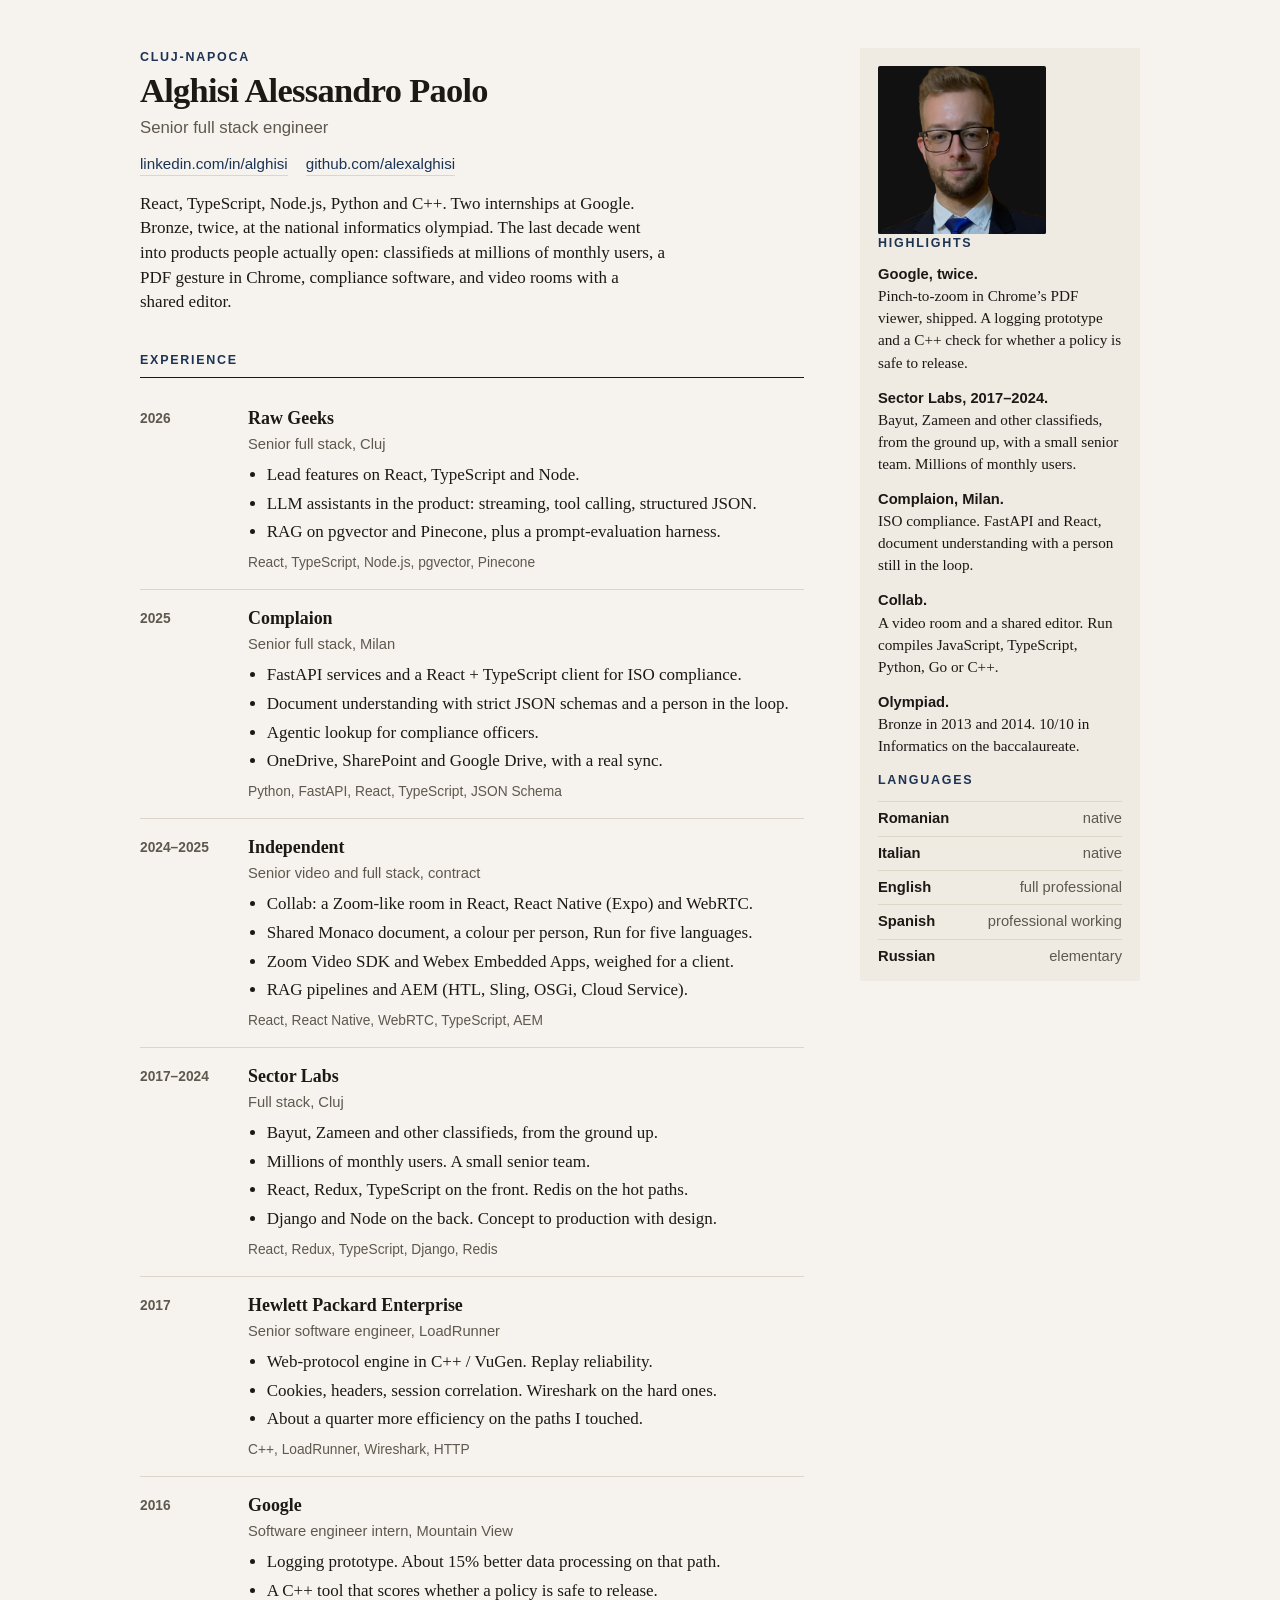
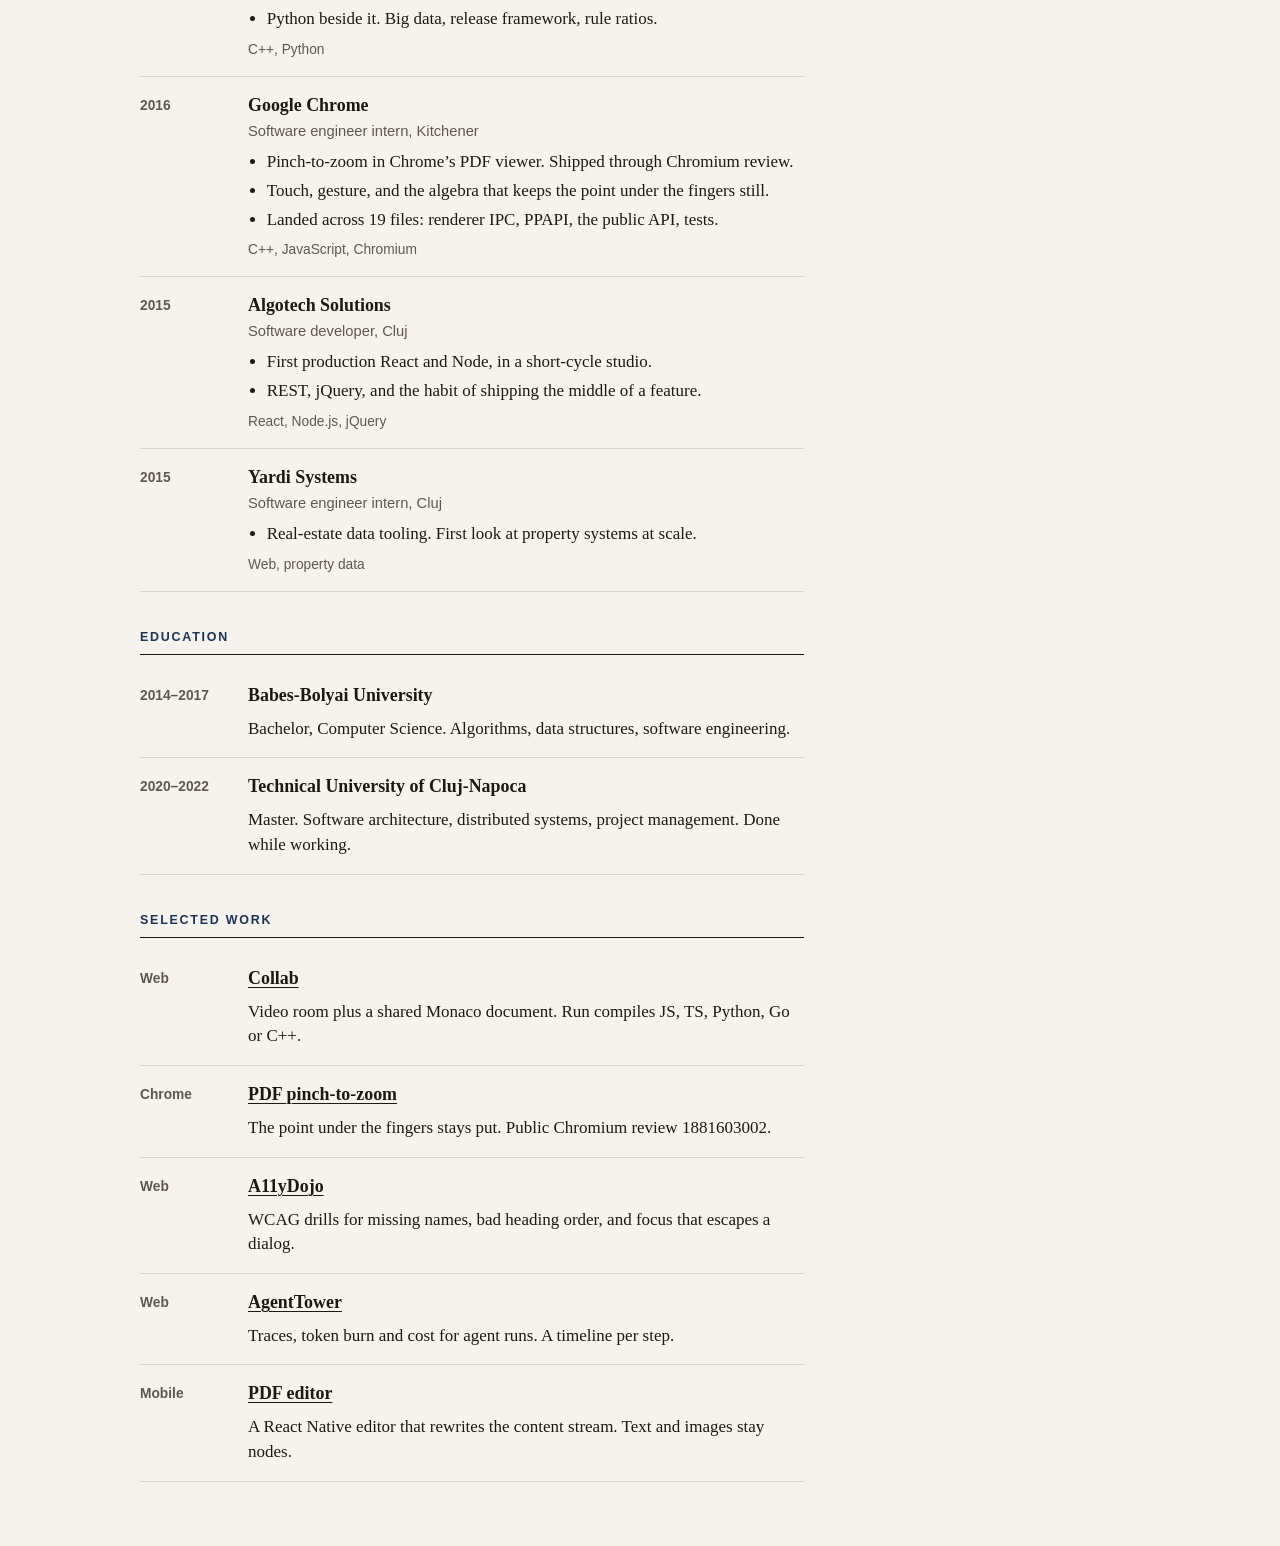
==== site/index.html @ 94517886 "Publish a plain CV page instead of the terminal The public site is HTML a crawler can read: name, ro" ====
<!DOCTYPE html>
<html lang="en">
<head>
    <meta charset="utf-8">
    <meta name="viewport" content="width=device-width, initial-scale=1">
    <title>Alghisi Alessandro Paolo — Senior full stack engineer</title>
    <meta name="description" content="Alghisi Alessandro Paolo, senior full stack engineer in Cluj-Napoca. React, TypeScript, Node.js, Python, C++. Two Google internships. Bayut and Zameen.">
    <meta name="robots" content="index,follow">
    <link rel="canonical" href="https://alexalghisi.github.io/career-showcase/">
    <meta property="og:title" content="Alghisi Alessandro Paolo">
    <meta property="og:description" content="Senior full stack engineer in Cluj-Napoca. Two Google internships. Bronze, twice, at the national informatics olympiad.">
    <meta property="og:type" content="profile">
    <meta property="og:url" content="https://alexalghisi.github.io/career-showcase/">
    <meta property="og:image" content="https://alexalghisi.github.io/career-showcase/portrait.png">
    <link rel="icon" href="portrait.png">
    <link rel="stylesheet" href="styles.css">
    <script type="application/ld+json">
    {
        "@context": "https://schema.org",
        "@type": "Person",
        "name": "Alghisi Alessandro Paolo",
        "jobTitle": "Senior Full Stack Engineer",
        "url": "https://alexalghisi.github.io/career-showcase/",
        "image": "https://alexalghisi.github.io/career-showcase/portrait.png",
        "address": {
            "@type": "PostalAddress",
            "addressLocality": "Cluj-Napoca",
            "addressCountry": "RO"
        },
        "sameAs": [
            "https://www.linkedin.com/in/alghisi/",
            "https://github.com/alexalghisi"
        ],
        "knowsLanguage": ["Romanian", "Italian", "English", "Spanish", "Russian"]
    }
    </script>
</head>
<body>
    <div class="sheet">
        <header class="mast">
            <p class="kicker">Cluj-Napoca</p>
            <h1>Alghisi Alessandro Paolo</h1>
            <p class="role">Senior full stack engineer</p>
            <p class="contact">
                <a href="https://www.linkedin.com/in/alghisi/">linkedin.com/in/alghisi</a>
                <a href="https://github.com/alexalghisi">github.com/alexalghisi</a>
            </p>
            <p class="lead">React, TypeScript, Node.js, Python and C++. Two internships at Google. Bronze, twice, at the national informatics olympiad. The last decade went into products people actually open: classifieds at millions of monthly users, a PDF gesture in Chrome, compliance software, and video rooms with a shared editor.</p>
        </header>
        <aside>
            <img src="portrait.png" width="460" height="460" alt="Alghisi Alessandro Paolo">
            <h2>Highlights</h2>
            <ul>
                <li>
                    <strong>Google, twice.</strong>
                    Pinch-to-zoom in Chrome’s PDF viewer, shipped. A logging prototype and a C++ check for whether a policy is safe to release.
                </li>
                <li>
                    <strong>Sector Labs, 2017–2024.</strong>
                    Bayut, Zameen and other classifieds, from the ground up, with a small senior team. Millions of monthly users.
                </li>
                <li>
                    <strong>Complaion, Milan.</strong>
                    ISO compliance. FastAPI and React, document understanding with a person still in the loop.
                </li>
                <li>
                    <strong>Collab.</strong>
                    A video room and a shared editor. Run compiles JavaScript, TypeScript, Python, Go or C++.
                </li>
                <li>
                    <strong>Olympiad.</strong>
                    Bronze in 2013 and 2014. 10/10 in Informatics on the baccalaureate.
                </li>
            </ul>
            <h2>Languages</h2>
            <dl>
                <div><dt>Romanian</dt><dd>native</dd></div>
                <div><dt>Italian</dt><dd>native</dd></div>
                <div><dt>English</dt><dd>full professional</dd></div>
                <div><dt>Spanish</dt><dd>professional working</dd></div>
                <div><dt>Russian</dt><dd>elementary</dd></div>
            </dl>
        </aside>
        <main>
            <section>
                <h2>Experience</h2>
                <article>
                    <p class="when">2026</p>
                    <div>
                        <h3>Raw Geeks <span>Senior full stack, Cluj</span></h3>
                        <ul>
                            <li>Lead features on React, TypeScript and Node.</li>
                            <li>LLM assistants in the product: streaming, tool calling, structured JSON.</li>
                            <li>RAG on pgvector and Pinecone, plus a prompt-evaluation harness.</li>
                        </ul>
                        <p class="tools">React, TypeScript, Node.js, pgvector, Pinecone</p>
                    </div>
                </article>
                <article>
                    <p class="when">2025</p>
                    <div>
                        <h3>Complaion <span>Senior full stack, Milan</span></h3>
                        <ul>
                            <li>FastAPI services and a React + TypeScript client for ISO compliance.</li>
                            <li>Document understanding with strict JSON schemas and a person in the loop.</li>
                            <li>Agentic lookup for compliance officers.</li>
                            <li>OneDrive, SharePoint and Google Drive, with a real sync.</li>
                        </ul>
                        <p class="tools">Python, FastAPI, React, TypeScript, JSON Schema</p>
                    </div>
                </article>
                <article>
                    <p class="when">2024–2025</p>
                    <div>
                        <h3>Independent <span>Senior video and full stack, contract</span></h3>
                        <ul>
                            <li>Collab: a Zoom-like room in React, React Native (Expo) and WebRTC.</li>
                            <li>Shared Monaco document, a colour per person, Run for five languages.</li>
                            <li>Zoom Video SDK and Webex Embedded Apps, weighed for a client.</li>
                            <li>RAG pipelines and AEM (HTL, Sling, OSGi, Cloud Service).</li>
                        </ul>
                        <p class="tools">React, React Native, WebRTC, TypeScript, AEM</p>
                    </div>
                </article>
                <article>
                    <p class="when">2017–2024</p>
                    <div>
                        <h3>Sector Labs <span>Full stack, Cluj</span></h3>
                        <ul>
                            <li>Bayut, Zameen and other classifieds, from the ground up.</li>
                            <li>Millions of monthly users. A small senior team.</li>
                            <li>React, Redux, TypeScript on the front. Redis on the hot paths.</li>
                            <li>Django and Node on the back. Concept to production with design.</li>
                        </ul>
                        <p class="tools">React, Redux, TypeScript, Django, Redis</p>
                    </div>
                </article>
                <article>
                    <p class="when">2017</p>
                    <div>
                        <h3>Hewlett Packard Enterprise <span>Senior software engineer, LoadRunner</span></h3>
                        <ul>
                            <li>Web-protocol engine in C++ / VuGen. Replay reliability.</li>
                            <li>Cookies, headers, session correlation. Wireshark on the hard ones.</li>
                            <li>About a quarter more efficiency on the paths I touched.</li>
                        </ul>
                        <p class="tools">C++, LoadRunner, Wireshark, HTTP</p>
                    </div>
                </article>
                <article>
                    <p class="when">2016</p>
                    <div>
                        <h3>Google <span>Software engineer intern, Mountain View</span></h3>
                        <ul>
                            <li>Logging prototype. About 15% better data processing on that path.</li>
                            <li>A C++ tool that scores whether a policy is safe to release.</li>
                            <li>Python beside it. Big data, release framework, rule ratios.</li>
                        </ul>
                        <p class="tools">C++, Python</p>
                    </div>
                </article>
                <article>
                    <p class="when">2016</p>
                    <div>
                        <h3>Google Chrome <span>Software engineer intern, Kitchener</span></h3>
                        <ul>
                            <li>Pinch-to-zoom in Chrome’s PDF viewer. Shipped through Chromium review.</li>
                            <li>Touch, gesture, and the algebra that keeps the point under the fingers still.</li>
                            <li>Landed across 19 files: renderer IPC, PPAPI, the public API, tests.</li>
                        </ul>
                        <p class="tools">C++, JavaScript, Chromium</p>
                    </div>
                </article>
                <article>
                    <p class="when">2015</p>
                    <div>
                        <h3>Algotech Solutions <span>Software developer, Cluj</span></h3>
                        <ul>
                            <li>First production React and Node, in a short-cycle studio.</li>
                            <li>REST, jQuery, and the habit of shipping the middle of a feature.</li>
                        </ul>
                        <p class="tools">React, Node.js, jQuery</p>
                    </div>
                </article>
                <article>
                    <p class="when">2015</p>
                    <div>
                        <h3>Yardi Systems <span>Software engineer intern, Cluj</span></h3>
                        <ul>
                            <li>Real-estate data tooling. First look at property systems at scale.</li>
                        </ul>
                        <p class="tools">Web, property data</p>
                    </div>
                </article>
            </section>
            <section>
                <h2>Education</h2>
                <article>
                    <p class="when">2014–2017</p>
                    <div>
                        <h3>Babes-Bolyai University</h3>
                        <p>Bachelor, Computer Science. Algorithms, data structures, software engineering.</p>
                    </div>
                </article>
                <article>
                    <p class="when">2020–2022</p>
                    <div>
                        <h3>Technical University of Cluj-Napoca</h3>
                        <p>Master. Software architecture, distributed systems, project management. Done while working.</p>
                    </div>
                </article>
            </section>
            <section>
                <h2>Selected work</h2>
                <article>
                    <p class="when">Web</p>
                    <div>
                        <h3><a href="https://github.com/alexalghisi/collab">Collab</a></h3>
                        <p>Video room plus a shared Monaco document. Run compiles JS, TS, Python, Go or C++.</p>
                    </div>
                </article>
                <article>
                    <p class="when">Chrome</p>
                    <div>
                        <h3><a href="https://codereview.chromium.org/1881603002">PDF pinch-to-zoom</a></h3>
                        <p>The point under the fingers stays put. Public Chromium review 1881603002.</p>
                    </div>
                </article>
                <article>
                    <p class="when">Web</p>
                    <div>
                        <h3><a href="https://github.com/alexalghisi/A11yDojo">A11yDojo</a></h3>
                        <p>WCAG drills for missing names, bad heading order, and focus that escapes a dialog.</p>
                    </div>
                </article>
                <article>
                    <p class="when">Web</p>
                    <div>
                        <h3><a href="https://github.com/alexalghisi/agenttower">AgentTower</a></h3>
                        <p>Traces, token burn and cost for agent runs. A timeline per step.</p>
                    </div>
                </article>
                <article>
                    <p class="when">Mobile</p>
                    <div>
                        <h3><a href="https://github.com/alexalghisi/pdf-editor">PDF editor</a></h3>
                        <p>A React Native editor that rewrites the content stream. Text and images stay nodes.</p>
                    </div>
                </article>
            </section>
        </main>
    </div>
</body>
</html>
---- site/styles.css ----
:root {
    --paper: #f6f3ee;
    --ink: #1c1915;
    --muted: #5e584e;
    --rule: #ddd6c8;
    --navy: #1c3354;
    --aside: #efeae2;
}

* {
    box-sizing: border-box;
}

html {
    background: var(--paper);
}

body {
    margin: 0;
    color: var(--ink);
    font-family: "Iowan Old Style", "Palatino Linotype", Palatino, Georgia, serif;
    font-size: 17px;
    line-height: 1.45;
}

a {
    color: var(--navy);
}

.sheet {
    max-width: 1040px;
    margin: 0 auto;
    padding: 28px 20px 64px;
}

.mast h1 {
    margin: 0;
    font-size: 2.15rem;
    font-weight: 600;
    letter-spacing: -0.02em;
    line-height: 1.05;
}

.kicker,
.role,
.contact,
.tools,
.when,
aside h2,
main > section > h2 {
    font-family: "Segoe UI", Candara, "Helvetica Neue", sans-serif;
}

.kicker {
    margin: 0 0 6px;
    color: var(--navy);
    font-size: 0.78rem;
    font-weight: 650;
    letter-spacing: 0.14em;
    text-transform: uppercase;
}

.role {
    margin: 8px 0 0;
    color: var(--muted);
    font-size: 1.05rem;
}

.contact {
    display: flex;
    flex-wrap: wrap;
    gap: 8px 18px;
    margin: 12px 0 0;
    font-size: 0.95rem;
}

.contact a {
    text-decoration: none;
    border-bottom: 1px solid var(--rule);
}

.lead {
    max-width: 62ch;
    margin: 16px 0 0;
}

aside img {
    display: block;
    width: 168px;
    height: 168px;
    object-fit: cover;
    object-position: center 18%;
    background: #111;
    border-radius: 2px;
}

aside h2,
main > section > h2 {
    margin: 0 0 12px;
    color: var(--navy);
    font-size: 0.78rem;
    font-weight: 650;
    letter-spacing: 0.14em;
    text-transform: uppercase;
}

aside ul {
    margin: 0;
    padding: 0;
    list-style: none;
}

aside li {
    margin: 0 0 14px;
    font-size: 0.95rem;
}

aside li strong {
    display: block;
    font-family: "Segoe UI", Candara, "Helvetica Neue", sans-serif;
    font-size: 0.92rem;
}

aside dl {
    margin: 0;
}

aside dl div {
    display: flex;
    justify-content: space-between;
    gap: 12px;
    padding: 6px 0;
    border-top: 1px solid var(--rule);
    font-family: "Segoe UI", Candara, "Helvetica Neue", sans-serif;
    font-size: 0.92rem;
}

aside dt {
    font-weight: 600;
}

aside dd {
    margin: 0;
    color: var(--muted);
}

main > section {
    margin-top: 36px;
}

main > section > h2 {
    padding-bottom: 8px;
    border-bottom: 1px solid var(--ink);
}

article {
    display: grid;
    grid-template-columns: 92px minmax(0, 1fr);
    gap: 8px 16px;
    padding: 16px 0;
    border-bottom: 1px solid var(--rule);
}

.when {
    margin: 3px 0 0;
    color: var(--muted);
    font-size: 0.86rem;
    font-weight: 650;
}

article h3 {
    margin: 0;
    font-size: 1.12rem;
    font-weight: 600;
}

article h3 span {
    display: block;
    margin-top: 2px;
    color: var(--muted);
    font-family: "Segoe UI", Candara, "Helvetica Neue", sans-serif;
    font-size: 0.92rem;
    font-weight: 500;
}

article h3 a {
    color: inherit;
    text-decoration-thickness: 1px;
    text-underline-offset: 3px;
}

article ul {
    margin: 8px 0 0;
    padding-left: 1.1em;
}

article li + li {
    margin-top: 4px;
}

article p {
    margin: 8px 0 0;
}

.tools {
    color: var(--muted);
    font-size: 0.86rem;
}

@media (min-width: 880px) {
    .sheet {
        display: grid;
        grid-template-columns: minmax(0, 1fr) 280px;
        column-gap: 56px;
        align-items: start;
        padding-top: 48px;
    }

    .mast {
        grid-column: 1;
        grid-row: 1;
    }

    aside {
        grid-column: 2;
        grid-row: 1 / span 2;
        position: sticky;
        top: 28px;
        padding: 18px 18px 8px;
        background: var(--aside);
    }

    main {
        grid-column: 1;
        grid-row: 2;
    }
}

@media (max-width: 879px) {
    aside {
        margin-top: 28px;
        padding-top: 8px;
    }

    aside img {
        width: 120px;
        height: 120px;
    }

    article {
        grid-template-columns: 1fr;
        gap: 4px;
    }
}

@media print {
    aside {
        position: static;
        background: transparent;
    }

    a {
        color: inherit;
        text-decoration: none;
    }
}
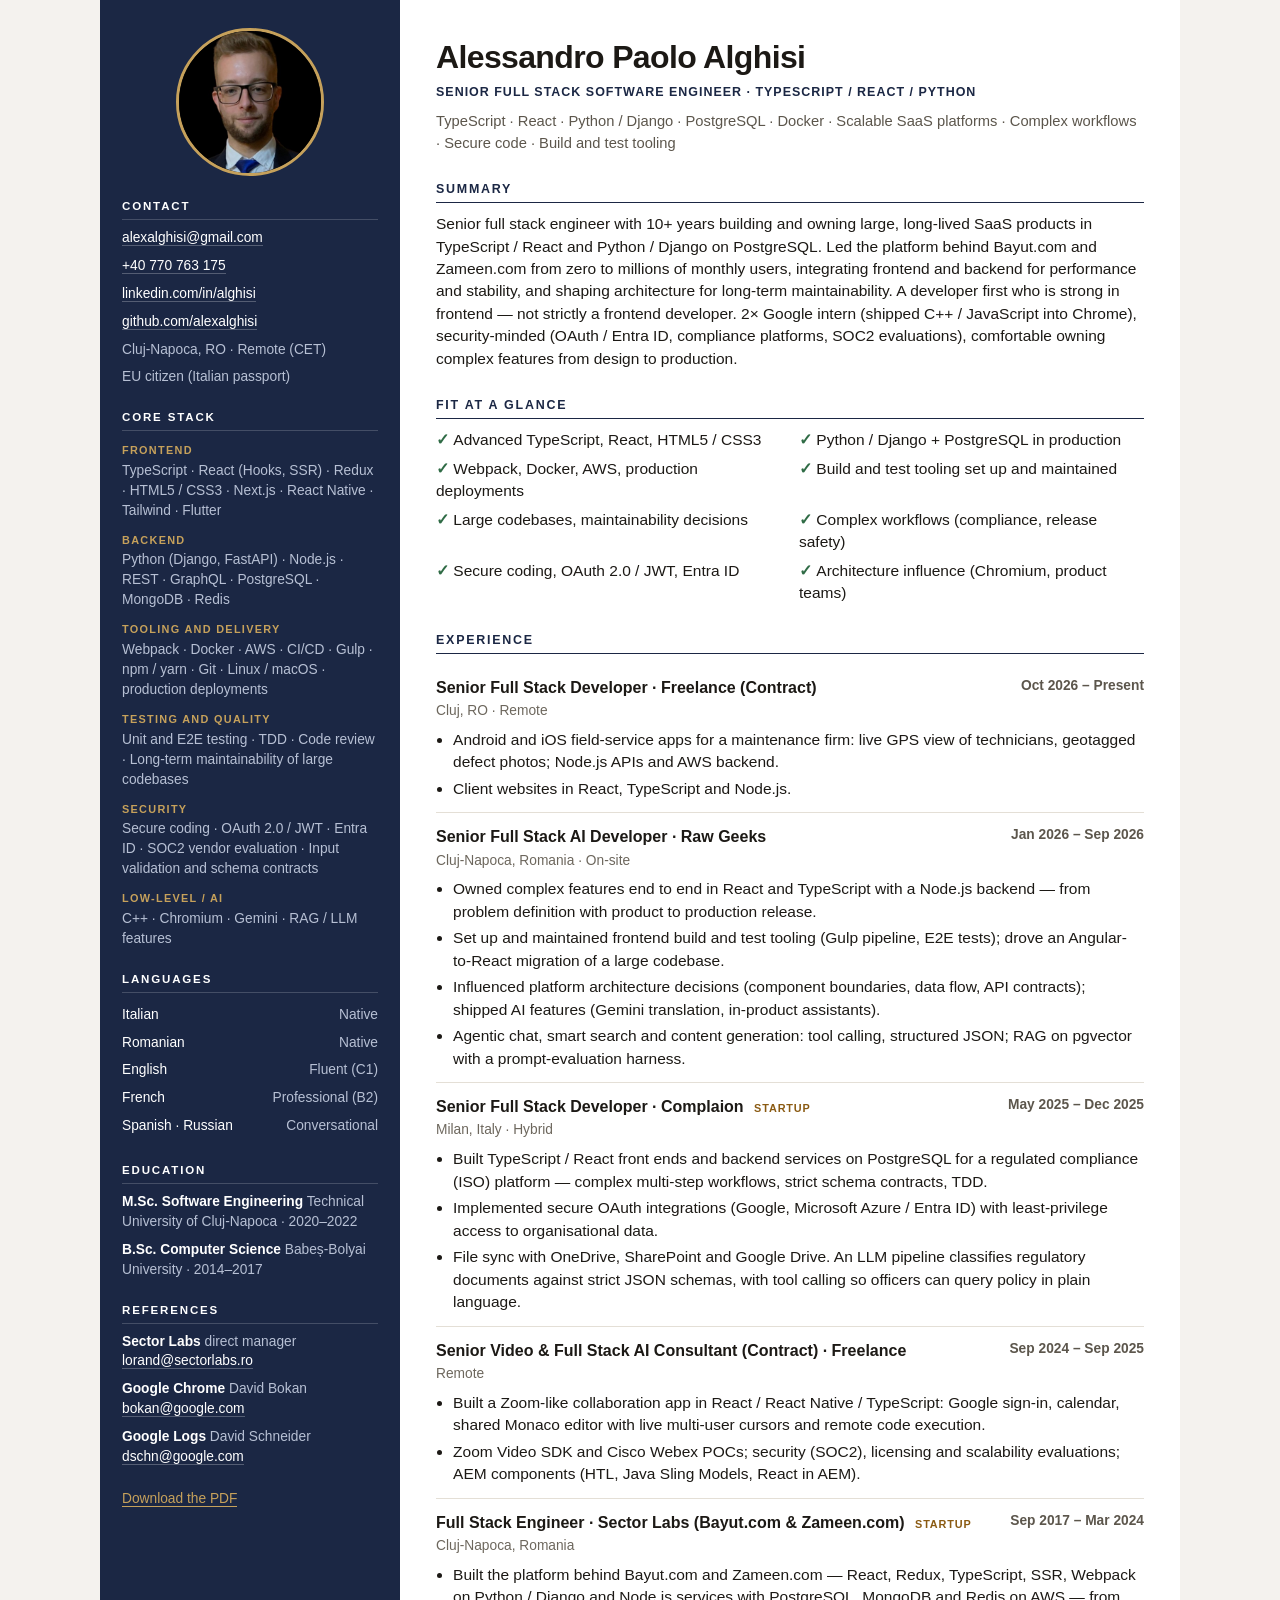
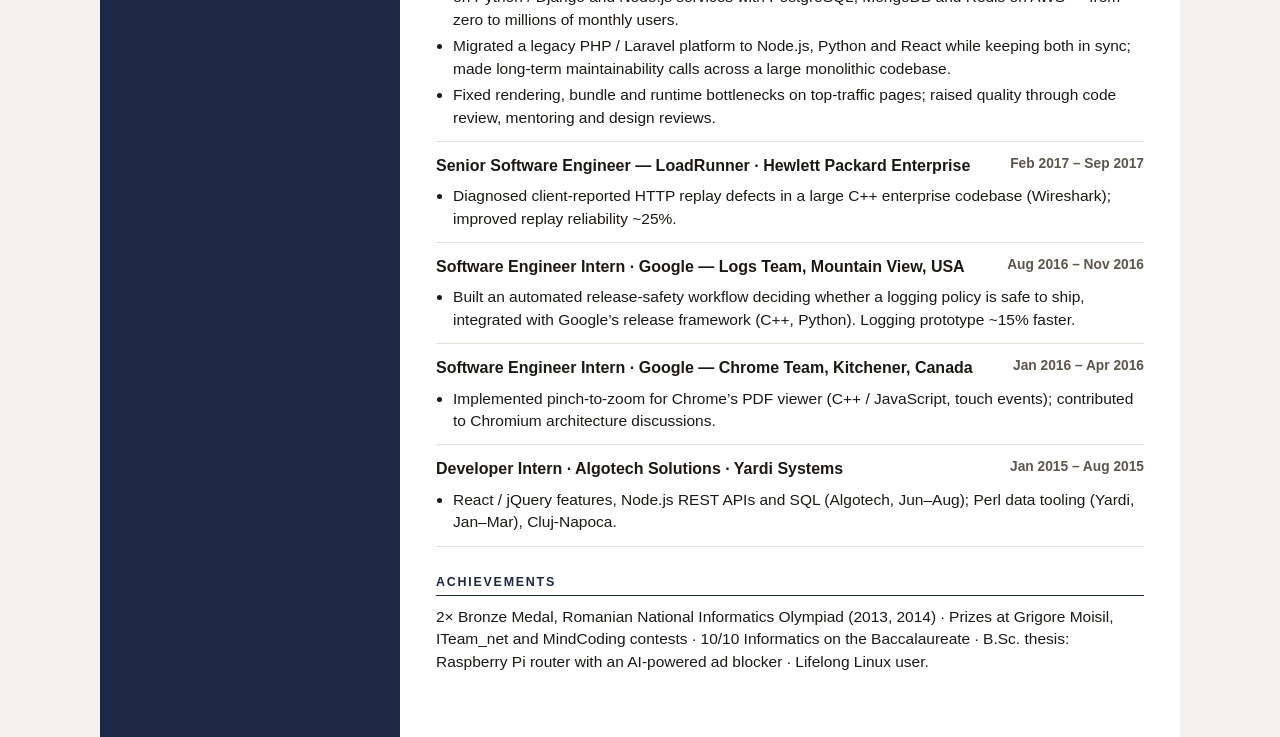
==== commit 560fefe6: "Lay the public page out like the 2026 resume Navy column with the portrait, contact and stack. Roles" ====
--- a/site/index.html
+++ b/site/index.html
@@ -3,12 +3,12 @@
 <head>
     <meta charset="utf-8">
     <meta name="viewport" content="width=device-width, initial-scale=1">
-    <title>Alghisi Alessandro Paolo — Senior full stack engineer</title>
-    <meta name="description" content="Alghisi Alessandro Paolo, senior full stack engineer in Cluj-Napoca. React, TypeScript, Node.js, Python, C++. Two Google internships. Bayut and Zameen.">
+    <title>Alessandro Paolo Alghisi — Senior full stack software engineer</title>
+    <meta name="description" content="Alessandro Paolo Alghisi, senior full stack software engineer in Cluj-Napoca. TypeScript, React, Python, Django, PostgreSQL. Two Google internships. Bayut and Zameen.">
     <meta name="robots" content="index,follow">
     <link rel="canonical" href="https://alexalghisi.github.io/career-showcase/">
-    <meta property="og:title" content="Alghisi Alessandro Paolo">
-    <meta property="og:description" content="Senior full stack engineer in Cluj-Napoca. Two Google internships. Bronze, twice, at the national informatics olympiad.">
+    <meta property="og:title" content="Alessandro Paolo Alghisi">
+    <meta property="og:description" content="Senior full stack software engineer. TypeScript, React, Python. Two Google internships. Bayut.com and Zameen.com.">
     <meta property="og:type" content="profile">
     <meta property="og:url" content="https://alexalghisi.github.io/career-showcase/">
     <meta property="og:image" content="https://alexalghisi.github.io/career-showcase/portrait.png">
@@ -18,8 +18,11 @@
     {
         "@context": "https://schema.org",
         "@type": "Person",
-        "name": "Alghisi Alessandro Paolo",
-        "jobTitle": "Senior Full Stack Engineer",
+        "name": "Alessandro Paolo Alghisi",
+        "alternateName": "Alghisi Alessandro Paolo",
+        "jobTitle": "Senior Full Stack Software Engineer",
+        "email": "alexalghisi@gmail.com",
+        "telephone": "+40-770-763-175",
         "url": "https://alexalghisi.github.io/career-showcase/",
         "image": "https://alexalghisi.github.io/career-showcase/portrait.png",
         "address": {
@@ -31,222 +34,177 @@
             "https://www.linkedin.com/in/alghisi/",
             "https://github.com/alexalghisi"
         ],
-        "knowsLanguage": ["Romanian", "Italian", "English", "Spanish", "Russian"]
+        "knowsLanguage": ["Italian", "Romanian", "English", "French", "Spanish", "Russian"]
     }
     </script>
 </head>
 <body>
     <div class="sheet">
-        <header class="mast">
-            <p class="kicker">Cluj-Napoca</p>
-            <h1>Alghisi Alessandro Paolo</h1>
-            <p class="role">Senior full stack engineer</p>
-            <p class="contact">
-                <a href="https://www.linkedin.com/in/alghisi/">linkedin.com/in/alghisi</a>
-                <a href="https://github.com/alexalghisi">github.com/alexalghisi</a>
-            </p>
-            <p class="lead">React, TypeScript, Node.js, Python and C++. Two internships at Google. Bronze, twice, at the national informatics olympiad. The last decade went into products people actually open: classifieds at millions of monthly users, a PDF gesture in Chrome, compliance software, and video rooms with a shared editor.</p>
+        <header>
+            <h1>Alessandro Paolo Alghisi</h1>
+            <p class="title">Senior full stack software engineer · TypeScript / React / Python</p>
+            <p class="line">TypeScript · React · Python / Django · PostgreSQL · Docker · Scalable SaaS platforms · Complex workflows · Secure code · Build and test tooling</p>
         </header>
         <aside>
-            <img src="portrait.png" width="460" height="460" alt="Alghisi Alessandro Paolo">
-            <h2>Highlights</h2>
-            <ul>
-                <li>
-                    <strong>Google, twice.</strong>
-                    Pinch-to-zoom in Chrome’s PDF viewer, shipped. A logging prototype and a C++ check for whether a policy is safe to release.
-                </li>
-                <li>
-                    <strong>Sector Labs, 2017–2024.</strong>
-                    Bayut, Zameen and other classifieds, from the ground up, with a small senior team. Millions of monthly users.
-                </li>
-                <li>
-                    <strong>Complaion, Milan.</strong>
-                    ISO compliance. FastAPI and React, document understanding with a person still in the loop.
-                </li>
-                <li>
-                    <strong>Collab.</strong>
-                    A video room and a shared editor. Run compiles JavaScript, TypeScript, Python, Go or C++.
-                </li>
-                <li>
-                    <strong>Olympiad.</strong>
-                    Bronze in 2013 and 2014. 10/10 in Informatics on the baccalaureate.
-                </li>
+            <img src="portrait.png" width="400" height="400" alt="Alessandro Paolo Alghisi">
+            <h2>Contact</h2>
+            <ul class="contact">
+                <li><a href="mailto:alexalghisi@gmail.com">alexalghisi@gmail.com</a></li>
+                <li><a href="tel:+40770763175">+40 770 763 175</a></li>
+                <li><a href="https://www.linkedin.com/in/alghisi/">linkedin.com/in/alghisi</a></li>
+                <li><a href="https://github.com/alexalghisi">github.com/alexalghisi</a></li>
+                <li>Cluj-Napoca, RO · Remote (CET)</li>
+                <li>EU citizen (Italian passport)</li>
             </ul>
+            <h2>Core stack</h2>
+            <h3>Frontend</h3>
+            <p>TypeScript · React (Hooks, SSR) · Redux · HTML5 / CSS3 · Next.js · React Native · Tailwind · Flutter</p>
+            <h3>Backend</h3>
+            <p>Python (Django, FastAPI) · Node.js · REST · GraphQL · PostgreSQL · MongoDB · Redis</p>
+            <h3>Tooling and delivery</h3>
+            <p>Webpack · Docker · AWS · CI/CD · Gulp · npm / yarn · Git · Linux / macOS · production deployments</p>
+            <h3>Testing and quality</h3>
+            <p>Unit and E2E testing · TDD · Code review · Long-term maintainability of large codebases</p>
+            <h3>Security</h3>
+            <p>Secure coding · OAuth 2.0 / JWT · Entra ID · SOC2 vendor evaluation · Input validation and schema contracts</p>
+            <h3>Low-level / AI</h3>
+            <p>C++ · Chromium · Gemini · RAG / LLM features</p>
             <h2>Languages</h2>
             <dl>
-                <div><dt>Romanian</dt><dd>native</dd></div>
-                <div><dt>Italian</dt><dd>native</dd></div>
-                <div><dt>English</dt><dd>full professional</dd></div>
-                <div><dt>Spanish</dt><dd>professional working</dd></div>
-                <div><dt>Russian</dt><dd>elementary</dd></div>
+                <div><dt>Italian</dt><dd>Native</dd></div>
+                <div><dt>Romanian</dt><dd>Native</dd></div>
+                <div><dt>English</dt><dd>Fluent (C1)</dd></div>
+                <div><dt>French</dt><dd>Professional (B2)</dd></div>
+                <div><dt>Spanish · Russian</dt><dd>Conversational</dd></div>
             </dl>
+            <h2>Education</h2>
+            <p><strong>M.Sc. Software Engineering</strong> Technical University of Cluj-Napoca · 2020–2022</p>
+            <p><strong>B.Sc. Computer Science</strong> Babeș-Bolyai University · 2014–2017</p>
+            <h2>References</h2>
+            <p><strong>Sector Labs</strong> direct manager<br><a href="mailto:lorand@sectorlabs.ro">lorand@sectorlabs.ro</a></p>
+            <p><strong>Google Chrome</strong> David Bokan<br><a href="mailto:bokan@google.com">bokan@google.com</a></p>
+            <p><strong>Google Logs</strong> David Schneider<br><a href="mailto:dschn@google.com">dschn@google.com</a></p>
+            <p class="download"><a href="Alghisi_Alessandro_Paolo_Resume_2026.pdf">Download the PDF</a></p>
         </aside>
         <main>
             <section>
+                <h2>Summary</h2>
+                <p>Senior full stack engineer with 10+ years building and owning large, long-lived SaaS products in TypeScript / React and Python / Django on PostgreSQL. Led the platform behind Bayut.com and Zameen.com from zero to millions of monthly users, integrating frontend and backend for performance and stability, and shaping architecture for long-term maintainability. A developer first who is strong in frontend — not strictly a frontend developer. 2× Google intern (shipped C++ / JavaScript into Chrome), security-minded (OAuth / Entra ID, compliance platforms, SOC2 evaluations), comfortable owning complex features from design to production.</p>
+            </section>
+            <section>
+                <h2>Fit at a glance</h2>
+                <ul class="fit">
+                    <li>Advanced TypeScript, React, HTML5 / CSS3</li>
+                    <li>Python / Django + PostgreSQL in production</li>
+                    <li>Webpack, Docker, AWS, production deployments</li>
+                    <li>Build and test tooling set up and maintained</li>
+                    <li>Large codebases, maintainability decisions</li>
+                    <li>Complex workflows (compliance, release safety)</li>
+                    <li>Secure coding, OAuth 2.0 / JWT, Entra ID</li>
+                    <li>Architecture influence (Chromium, product teams)</li>
+                </ul>
+            </section>
+            <section>
                 <h2>Experience</h2>
                 <article>
-                    <p class="when">2026</p>
-                    <div>
-                        <h3>Raw Geeks <span>Senior full stack, Cluj</span></h3>
-                        <ul>
-                            <li>Lead features on React, TypeScript and Node.</li>
-                            <li>LLM assistants in the product: streaming, tool calling, structured JSON.</li>
-                            <li>RAG on pgvector and Pinecone, plus a prompt-evaluation harness.</li>
-                        </ul>
-                        <p class="tools">React, TypeScript, Node.js, pgvector, Pinecone</p>
-                    </div>
-                </article>
-                <article>
-                    <p class="when">2025</p>
-                    <div>
-                        <h3>Complaion <span>Senior full stack, Milan</span></h3>
-                        <ul>
-                            <li>FastAPI services and a React + TypeScript client for ISO compliance.</li>
-                            <li>Document understanding with strict JSON schemas and a person in the loop.</li>
-                            <li>Agentic lookup for compliance officers.</li>
-                            <li>OneDrive, SharePoint and Google Drive, with a real sync.</li>
-                        </ul>
-                        <p class="tools">Python, FastAPI, React, TypeScript, JSON Schema</p>
-                    </div>
-                </article>
-                <article>
-                    <p class="when">2024–2025</p>
-                    <div>
-                        <h3>Independent <span>Senior video and full stack, contract</span></h3>
-                        <ul>
-                            <li>Collab: a Zoom-like room in React, React Native (Expo) and WebRTC.</li>
-                            <li>Shared Monaco document, a colour per person, Run for five languages.</li>
-                            <li>Zoom Video SDK and Webex Embedded Apps, weighed for a client.</li>
-                            <li>RAG pipelines and AEM (HTL, Sling, OSGi, Cloud Service).</li>
-                        </ul>
-                        <p class="tools">React, React Native, WebRTC, TypeScript, AEM</p>
-                    </div>
-                </article>
-                <article>
-                    <p class="when">2017–2024</p>
-                    <div>
-                        <h3>Sector Labs <span>Full stack, Cluj</span></h3>
-                        <ul>
-                            <li>Bayut, Zameen and other classifieds, from the ground up.</li>
-                            <li>Millions of monthly users. A small senior team.</li>
-                            <li>React, Redux, TypeScript on the front. Redis on the hot paths.</li>
-                            <li>Django and Node on the back. Concept to production with design.</li>
-                        </ul>
-                        <p class="tools">React, Redux, TypeScript, Django, Redis</p>
-                    </div>
-                </article>
-                <article>
-                    <p class="when">2017</p>
-                    <div>
-                        <h3>Hewlett Packard Enterprise <span>Senior software engineer, LoadRunner</span></h3>
-                        <ul>
-                            <li>Web-protocol engine in C++ / VuGen. Replay reliability.</li>
-                            <li>Cookies, headers, session correlation. Wireshark on the hard ones.</li>
-                            <li>About a quarter more efficiency on the paths I touched.</li>
-                        </ul>
-                        <p class="tools">C++, LoadRunner, Wireshark, HTTP</p>
-                    </div>
-                </article>
-                <article>
-                    <p class="when">2016</p>
-                    <div>
-                        <h3>Google <span>Software engineer intern, Mountain View</span></h3>
-                        <ul>
-                            <li>Logging prototype. About 15% better data processing on that path.</li>
-                            <li>A C++ tool that scores whether a policy is safe to release.</li>
-                            <li>Python beside it. Big data, release framework, rule ratios.</li>
-                        </ul>
-                        <p class="tools">C++, Python</p>
-                    </div>
-                </article>
-                <article>
-                    <p class="when">2016</p>
-                    <div>
-                        <h3>Google Chrome <span>Software engineer intern, Kitchener</span></h3>
-                        <ul>
-                            <li>Pinch-to-zoom in Chrome’s PDF viewer. Shipped through Chromium review.</li>
-                            <li>Touch, gesture, and the algebra that keeps the point under the fingers still.</li>
-                            <li>Landed across 19 files: renderer IPC, PPAPI, the public API, tests.</li>
-                        </ul>
-                        <p class="tools">C++, JavaScript, Chromium</p>
-                    </div>
-                </article>
-                <article>
-                    <p class="when">2015</p>
-                    <div>
-                        <h3>Algotech Solutions <span>Software developer, Cluj</span></h3>
-                        <ul>
-                            <li>First production React and Node, in a short-cycle studio.</li>
-                            <li>REST, jQuery, and the habit of shipping the middle of a feature.</li>
-                        </ul>
-                        <p class="tools">React, Node.js, jQuery</p>
-                    </div>
-                </article>
-                <article>
-                    <p class="when">2015</p>
-                    <div>
-                        <h3>Yardi Systems <span>Software engineer intern, Cluj</span></h3>
-                        <ul>
-                            <li>Real-estate data tooling. First look at property systems at scale.</li>
-                        </ul>
-                        <p class="tools">Web, property data</p>
-                    </div>
-                </article>
-            </section>
-            <section>
-                <h2>Education</h2>
-                <article>
-                    <p class="when">2014–2017</p>
-                    <div>
-                        <h3>Babes-Bolyai University</h3>
-                        <p>Bachelor, Computer Science. Algorithms, data structures, software engineering.</p>
-                    </div>
-                </article>
-                <article>
-                    <p class="when">2020–2022</p>
-                    <div>
-                        <h3>Technical University of Cluj-Napoca</h3>
-                        <p>Master. Software architecture, distributed systems, project management. Done while working.</p>
-                    </div>
-                </article>
-            </section>
-            <section>
-                <h2>Selected work</h2>
-                <article>
-                    <p class="when">Web</p>
-                    <div>
-                        <h3><a href="https://github.com/alexalghisi/collab">Collab</a></h3>
-                        <p>Video room plus a shared Monaco document. Run compiles JS, TS, Python, Go or C++.</p>
-                    </div>
-                </article>
-                <article>
-                    <p class="when">Chrome</p>
-                    <div>
-                        <h3><a href="https://codereview.chromium.org/1881603002">PDF pinch-to-zoom</a></h3>
-                        <p>The point under the fingers stays put. Public Chromium review 1881603002.</p>
-                    </div>
-                </article>
-                <article>
-                    <p class="when">Web</p>
-                    <div>
-                        <h3><a href="https://github.com/alexalghisi/A11yDojo">A11yDojo</a></h3>
-                        <p>WCAG drills for missing names, bad heading order, and focus that escapes a dialog.</p>
-                    </div>
-                </article>
-                <article>
-                    <p class="when">Web</p>
-                    <div>
-                        <h3><a href="https://github.com/alexalghisi/agenttower">AgentTower</a></h3>
-                        <p>Traces, token burn and cost for agent runs. A timeline per step.</p>
-                    </div>
-                </article>
-                <article>
-                    <p class="when">Mobile</p>
-                    <div>
-                        <h3><a href="https://github.com/alexalghisi/pdf-editor">PDF editor</a></h3>
-                        <p>A React Native editor that rewrites the content stream. Text and images stay nodes.</p>
-                    </div>
-                </article>
+                    <div class="rolehead">
+                        <h3>Senior Full Stack Developer · Freelance (Contract)</h3>
+                        <p class="when">Oct 2026 – Present</p>
+                    </div>
+                    <p class="where">Cluj, RO · Remote</p>
+                    <ul>
+                        <li>Android and iOS field-service apps for a maintenance firm: live GPS view of technicians, geotagged defect photos; Node.js APIs and AWS backend.</li>
+                        <li>Client websites in React, TypeScript and Node.js.</li>
+                    </ul>
+                </article>
+                <article>
+                    <div class="rolehead">
+                        <h3>Senior Full Stack AI Developer · Raw Geeks</h3>
+                        <p class="when">Jan 2026 – Sep 2026</p>
+                    </div>
+                    <p class="where">Cluj-Napoca, Romania · On-site</p>
+                    <ul>
+                        <li>Owned complex features end to end in React and TypeScript with a Node.js backend — from problem definition with product to production release.</li>
+                        <li>Set up and maintained frontend build and test tooling (Gulp pipeline, E2E tests); drove an Angular-to-React migration of a large codebase.</li>
+                        <li>Influenced platform architecture decisions (component boundaries, data flow, API contracts); shipped AI features (Gemini translation, in-product assistants).</li>
+                        <li>Agentic chat, smart search and content generation: tool calling, structured JSON; RAG on pgvector with a prompt-evaluation harness.</li>
+                    </ul>
+                </article>
+                <article>
+                    <div class="rolehead">
+                        <h3>Senior Full Stack Developer · Complaion <span>Startup</span></h3>
+                        <p class="when">May 2025 – Dec 2025</p>
+                    </div>
+                    <p class="where">Milan, Italy · Hybrid</p>
+                    <ul>
+                        <li>Built TypeScript / React front ends and backend services on PostgreSQL for a regulated compliance (ISO) platform — complex multi-step workflows, strict schema contracts, TDD.</li>
+                        <li>Implemented secure OAuth integrations (Google, Microsoft Azure / Entra ID) with least-privilege access to organisational data.</li>
+                        <li>File sync with OneDrive, SharePoint and Google Drive. An LLM pipeline classifies regulatory documents against strict JSON schemas, with tool calling so officers can query policy in plain language.</li>
+                    </ul>
+                </article>
+                <article>
+                    <div class="rolehead">
+                        <h3>Senior Video &amp; Full Stack AI Consultant (Contract) · Freelance</h3>
+                        <p class="when">Sep 2024 – Sep 2025</p>
+                    </div>
+                    <p class="where">Remote</p>
+                    <ul>
+                        <li>Built a Zoom-like collaboration app in React / React Native / TypeScript: Google sign-in, calendar, shared Monaco editor with live multi-user cursors and remote code execution.</li>
+                        <li>Zoom Video SDK and Cisco Webex POCs; security (SOC2), licensing and scalability evaluations; AEM components (HTL, Java Sling Models, React in AEM).</li>
+                    </ul>
+                </article>
+                <article>
+                    <div class="rolehead">
+                        <h3>Full Stack Engineer · Sector Labs (Bayut.com &amp; Zameen.com) <span>Startup</span></h3>
+                        <p class="when">Sep 2017 – Mar 2024</p>
+                    </div>
+                    <p class="where">Cluj-Napoca, Romania</p>
+                    <ul>
+                        <li>Built the platform behind Bayut.com and Zameen.com — React, Redux, TypeScript, SSR, Webpack on Python / Django and Node.js services with PostgreSQL, MongoDB and Redis on AWS — from zero to millions of monthly users.</li>
+                        <li>Migrated a legacy PHP / Laravel platform to Node.js, Python and React while keeping both in sync; made long-term maintainability calls across a large monolithic codebase.</li>
+                        <li>Fixed rendering, bundle and runtime bottlenecks on top-traffic pages; raised quality through code review, mentoring and design reviews.</li>
+                    </ul>
+                </article>
+                <article>
+                    <div class="rolehead">
+                        <h3>Senior Software Engineer — LoadRunner · Hewlett Packard Enterprise</h3>
+                        <p class="when">Feb 2017 – Sep 2017</p>
+                    </div>
+                    <ul>
+                        <li>Diagnosed client-reported HTTP replay defects in a large C++ enterprise codebase (Wireshark); improved replay reliability ~25%.</li>
+                    </ul>
+                </article>
+                <article>
+                    <div class="rolehead">
+                        <h3>Software Engineer Intern · Google — Logs Team, Mountain View, USA</h3>
+                        <p class="when">Aug 2016 – Nov 2016</p>
+                    </div>
+                    <ul>
+                        <li>Built an automated release-safety workflow deciding whether a logging policy is safe to ship, integrated with Google’s release framework (C++, Python). Logging prototype ~15% faster.</li>
+                    </ul>
+                </article>
+                <article>
+                    <div class="rolehead">
+                        <h3>Software Engineer Intern · Google — Chrome Team, Kitchener, Canada</h3>
+                        <p class="when">Jan 2016 – Apr 2016</p>
+                    </div>
+                    <ul>
+                        <li>Implemented pinch-to-zoom for Chrome’s PDF viewer (C++ / JavaScript, touch events); contributed to Chromium architecture discussions.</li>
+                    </ul>
+                </article>
+                <article>
+                    <div class="rolehead">
+                        <h3>Developer Intern · Algotech Solutions · Yardi Systems</h3>
+                        <p class="when">Jan 2015 – Aug 2015</p>
+                    </div>
+                    <ul>
+                        <li>React / jQuery features, Node.js REST APIs and SQL (Algotech, Jun–Aug); Perl data tooling (Yardi, Jan–Mar), Cluj-Napoca.</li>
+                    </ul>
+                </article>
+            </section>
+            <section>
+                <h2>Achievements</h2>
+                <p>2× Bronze Medal, Romanian National Informatics Olympiad (2013, 2014) · Prizes at Grigore Moisil, ITeam_net and MindCoding contests · 10/10 Informatics on the Baccalaureate · B.Sc. thesis: Raspberry Pi router with an AI-powered ad blocker · Lifelong Linux user.</p>
             </section>
         </main>
     </div>
--- a/site/styles.css
+++ b/site/styles.css
@@ -1,10 +1,11 @@
 :root {
-    --paper: #f6f3ee;
+    --navy: #1b2744;
+    --navy-text: #e7ebf3;
+    --muted: #b7c0d4;
+    --gold: #c6a15b;
+    --paper: #f4f2ee;
     --ink: #1c1915;
-    --muted: #5e584e;
-    --rule: #ddd6c8;
-    --navy: #1c3354;
-    --aside: #efeae2;
+    --rule: #e4dfd6;
 }
 
 * {
@@ -18,107 +19,82 @@
 body {
     margin: 0;
     color: var(--ink);
-    font-family: "Iowan Old Style", "Palatino Linotype", Palatino, Georgia, serif;
-    font-size: 17px;
+    font-family: "Segoe UI", Candara, "Helvetica Neue", sans-serif;
+    font-size: 15.5px;
     line-height: 1.45;
 }
 
 a {
-    color: var(--navy);
+    color: inherit;
 }
 
 .sheet {
-    max-width: 1040px;
+    max-width: 1080px;
     margin: 0 auto;
-    padding: 28px 20px 64px;
-}
-
-.mast h1 {
-    margin: 0;
-    font-size: 2.15rem;
-    font-weight: 600;
-    letter-spacing: -0.02em;
-    line-height: 1.05;
-}
-
-.kicker,
-.role,
-.contact,
-.tools,
-.when,
-aside h2,
-main > section > h2 {
-    font-family: "Segoe UI", Candara, "Helvetica Neue", sans-serif;
-}
-
-.kicker {
-    margin: 0 0 6px;
-    color: var(--navy);
-    font-size: 0.78rem;
-    font-weight: 650;
-    letter-spacing: 0.14em;
-    text-transform: uppercase;
-}
-
-.role {
-    margin: 8px 0 0;
-    color: var(--muted);
-    font-size: 1.05rem;
-}
-
-.contact {
-    display: flex;
-    flex-wrap: wrap;
-    gap: 8px 18px;
-    margin: 12px 0 0;
-    font-size: 0.95rem;
-}
-
-.contact a {
-    text-decoration: none;
-    border-bottom: 1px solid var(--rule);
-}
-
-.lead {
-    max-width: 62ch;
-    margin: 16px 0 0;
+    background: #fff;
+    min-height: 100vh;
+}
+
+aside {
+    background: var(--navy);
+    color: var(--navy-text);
+    padding: 28px 22px 36px;
 }
 
 aside img {
     display: block;
-    width: 168px;
-    height: 168px;
+    width: 148px;
+    height: 148px;
+    margin: 0 auto 22px;
     object-fit: cover;
     object-position: center 18%;
+    border-radius: 50%;
+    border: 3px solid var(--gold);
     background: #111;
-    border-radius: 2px;
-}
-
-aside h2,
-main > section > h2 {
-    margin: 0 0 12px;
-    color: var(--navy);
-    font-size: 0.78rem;
+}
+
+aside h2 {
+    margin: 22px 0 8px;
+    padding-bottom: 4px;
+    border-bottom: 1px solid rgba(255, 255, 255, 0.18);
+    color: #fff;
+    font-size: 0.72rem;
+    font-weight: 700;
+    letter-spacing: 0.16em;
+    text-transform: uppercase;
+}
+
+aside h3 {
+    margin: 12px 0 2px;
+    color: var(--gold);
+    font-size: 0.68rem;
+    font-weight: 700;
+    letter-spacing: 0.12em;
+    text-transform: uppercase;
+}
+
+aside p,
+aside li {
+    margin: 0 0 8px;
+    color: var(--muted);
+    font-size: 0.86rem;
+}
+
+aside strong {
+    color: #fff;
     font-weight: 650;
-    letter-spacing: 0.14em;
-    text-transform: uppercase;
-}
-
-aside ul {
+}
+
+aside a {
+    color: #fff;
+    text-decoration: none;
+    border-bottom: 1px solid rgba(255, 255, 255, 0.25);
+}
+
+.contact {
     margin: 0;
     padding: 0;
     list-style: none;
-}
-
-aside li {
-    margin: 0 0 14px;
-    font-size: 0.95rem;
-}
-
-aside li strong {
-    display: block;
-    font-family: "Segoe UI", Candara, "Helvetica Neue", sans-serif;
-    font-size: 0.92rem;
 }
 
 aside dl {
@@ -129,64 +105,130 @@
     display: flex;
     justify-content: space-between;
     gap: 12px;
-    padding: 6px 0;
-    border-top: 1px solid var(--rule);
-    font-family: "Segoe UI", Candara, "Helvetica Neue", sans-serif;
+    padding: 4px 0;
+    font-size: 0.86rem;
+}
+
+aside dt {
+    color: #fff;
+}
+
+aside dd {
+    margin: 0;
+    color: var(--muted);
+    text-align: right;
+}
+
+.download {
+    margin-top: 22px;
+}
+
+.download a {
+    color: var(--gold);
+    border-bottom-color: var(--gold);
+}
+
+header,
+main {
+    padding: 28px 28px 0;
+}
+
+main {
+    padding-bottom: 56px;
+}
+
+h1 {
+    margin: 0;
+    font-size: 2rem;
+    font-weight: 650;
+    letter-spacing: -0.02em;
+    line-height: 1.1;
+}
+
+.title {
+    margin: 8px 0 0;
+    color: var(--navy);
+    font-size: 0.78rem;
+    font-weight: 700;
+    letter-spacing: 0.08em;
+    text-transform: uppercase;
+}
+
+.line {
+    margin: 10px 0 0;
+    color: #5c564c;
     font-size: 0.92rem;
 }
 
-aside dt {
-    font-weight: 600;
-}
-
-aside dd {
-    margin: 0;
-    color: var(--muted);
-}
-
-main > section {
-    margin-top: 36px;
-}
-
-main > section > h2 {
-    padding-bottom: 8px;
-    border-bottom: 1px solid var(--ink);
+main h2 {
+    margin: 26px 0 10px;
+    padding-bottom: 4px;
+    border-bottom: 1.5px solid var(--navy);
+    color: var(--navy);
+    font-size: 0.78rem;
+    font-weight: 750;
+    letter-spacing: 0.14em;
+    text-transform: uppercase;
+}
+
+main section > p {
+    margin: 0;
+}
+
+.fit {
+    display: grid;
+    grid-template-columns: 1fr;
+    gap: 6px 18px;
+    margin: 0;
+    padding: 0;
+    list-style: none;
+}
+
+.fit li::before {
+    content: "✓ ";
+    color: #2f6b45;
+    font-weight: 700;
 }
 
 article {
-    display: grid;
-    grid-template-columns: 92px minmax(0, 1fr);
-    gap: 8px 16px;
-    padding: 16px 0;
+    padding: 12px 0;
     border-bottom: 1px solid var(--rule);
 }
 
+.rolehead {
+    display: flex;
+    flex-wrap: wrap;
+    justify-content: space-between;
+    gap: 4px 16px;
+}
+
+article h3 {
+    margin: 0;
+    font-size: 1rem;
+    font-weight: 700;
+}
+
+article h3 span {
+    margin-left: 6px;
+    color: #8a5a12;
+    font-size: 0.68rem;
+    font-weight: 750;
+    letter-spacing: 0.08em;
+    text-transform: uppercase;
+}
+
 .when {
-    margin: 3px 0 0;
-    color: var(--muted);
+    margin: 0;
+    color: #5c564c;
     font-size: 0.86rem;
     font-weight: 650;
-}
-
-article h3 {
-    margin: 0;
-    font-size: 1.12rem;
-    font-weight: 600;
-}
-
-article h3 span {
-    display: block;
-    margin-top: 2px;
-    color: var(--muted);
-    font-family: "Segoe UI", Candara, "Helvetica Neue", sans-serif;
-    font-size: 0.92rem;
-    font-weight: 500;
-}
-
-article h3 a {
-    color: inherit;
-    text-decoration-thickness: 1px;
-    text-underline-offset: 3px;
+    white-space: nowrap;
+}
+
+.where {
+    margin: 2px 0 0;
+    color: #6d675d;
+    font-size: 0.86rem;
 }
 
 article ul {
@@ -198,69 +240,47 @@
     margin-top: 4px;
 }
 
-article p {
-    margin: 8px 0 0;
-}
-
-.tools {
-    color: var(--muted);
-    font-size: 0.86rem;
-}
-
 @media (min-width: 880px) {
     .sheet {
         display: grid;
-        grid-template-columns: minmax(0, 1fr) 280px;
-        column-gap: 56px;
+        grid-template-columns: 300px minmax(0, 1fr);
         align-items: start;
-        padding-top: 48px;
-    }
-
-    .mast {
+    }
+
+    aside {
         grid-column: 1;
+        grid-row: 1 / span 2;
+        align-self: stretch;
+    }
+
+    header {
+        grid-column: 2;
         grid-row: 1;
-    }
-
-    aside {
+        padding: 40px 36px 0;
+    }
+
+    main {
         grid-column: 2;
-        grid-row: 1 / span 2;
-        position: sticky;
-        top: 28px;
-        padding: 18px 18px 8px;
-        background: var(--aside);
-    }
-
-    main {
-        grid-column: 1;
         grid-row: 2;
-    }
-}
-
-@media (max-width: 879px) {
-    aside {
-        margin-top: 28px;
-        padding-top: 8px;
-    }
-
-    aside img {
-        width: 120px;
-        height: 120px;
-    }
-
-    article {
-        grid-template-columns: 1fr;
-        gap: 4px;
+        padding: 0 36px 64px;
+    }
+
+    .fit {
+        grid-template-columns: 1fr 1fr;
     }
 }
 
 @media print {
     aside {
         position: static;
-        background: transparent;
+        min-height: 0;
+    }
+
+    .sheet {
+        display: block;
     }
 
     a {
-        color: inherit;
         text-decoration: none;
     }
 }
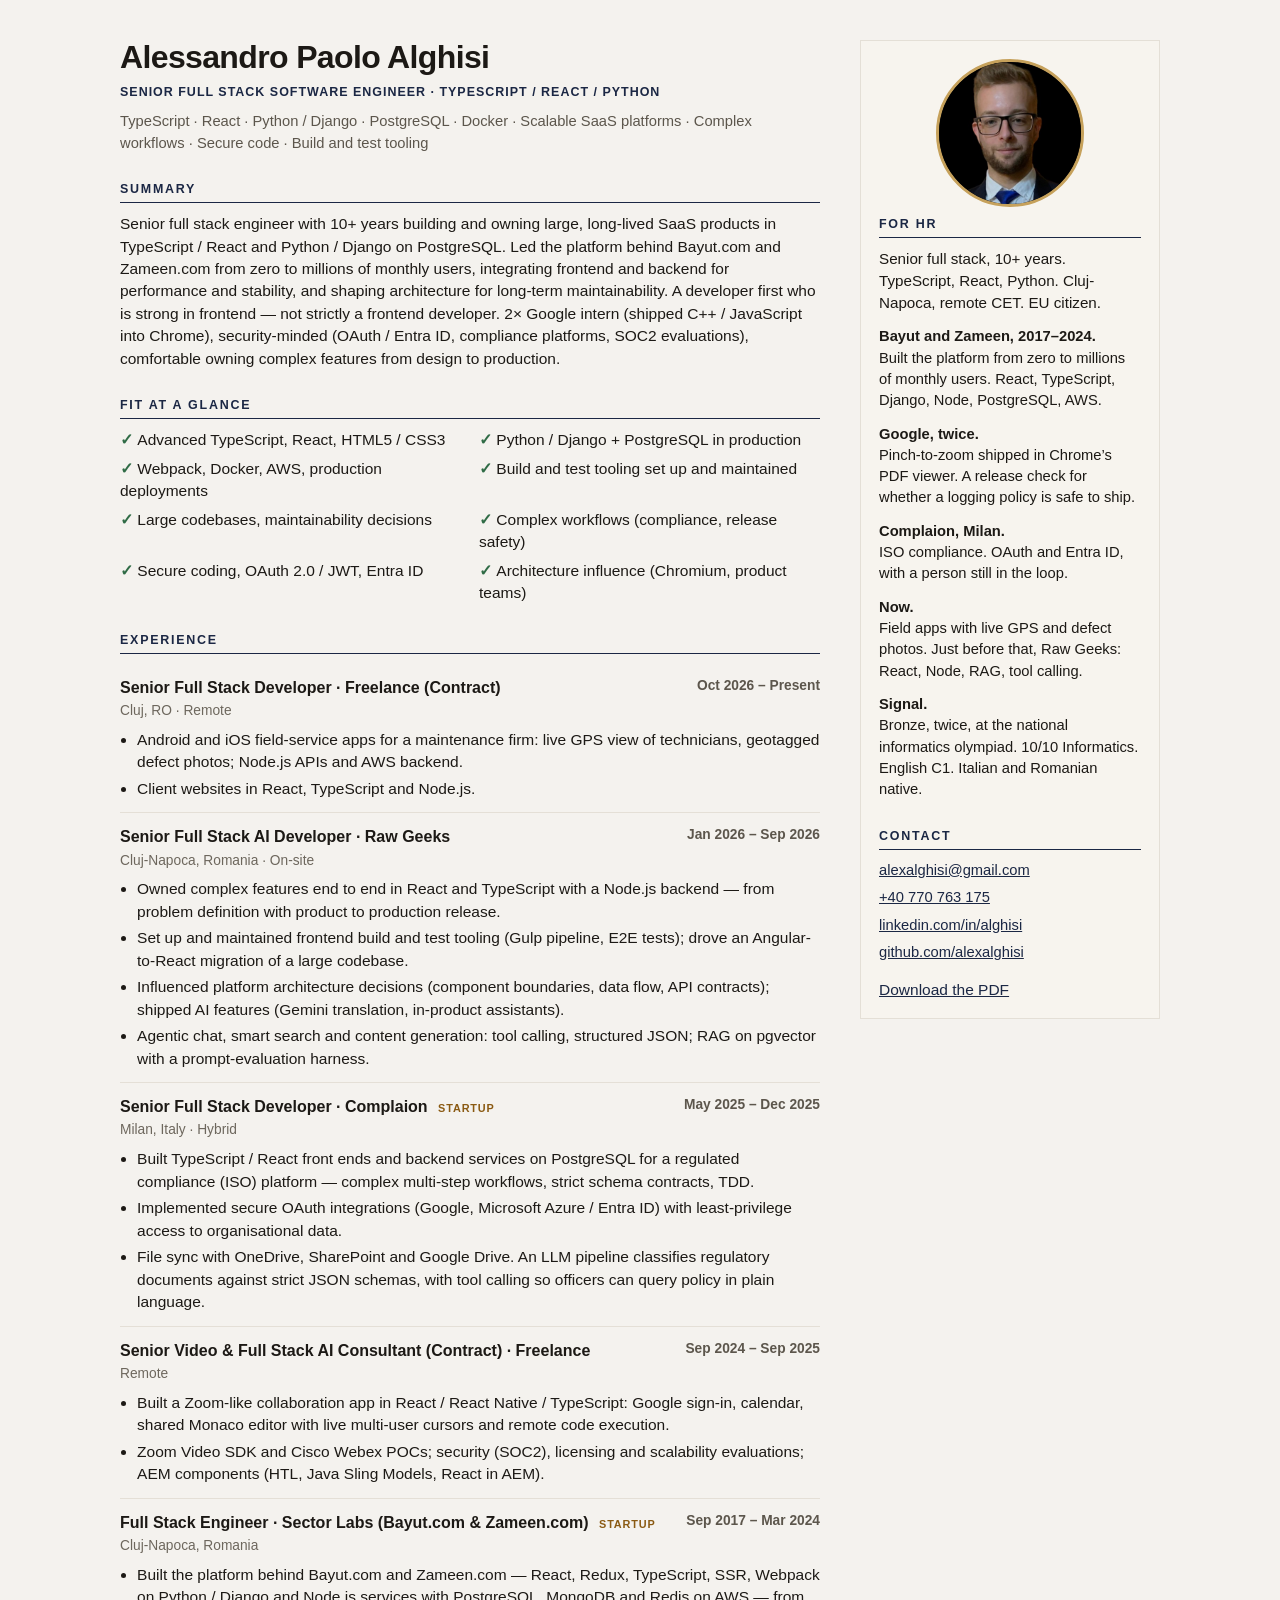
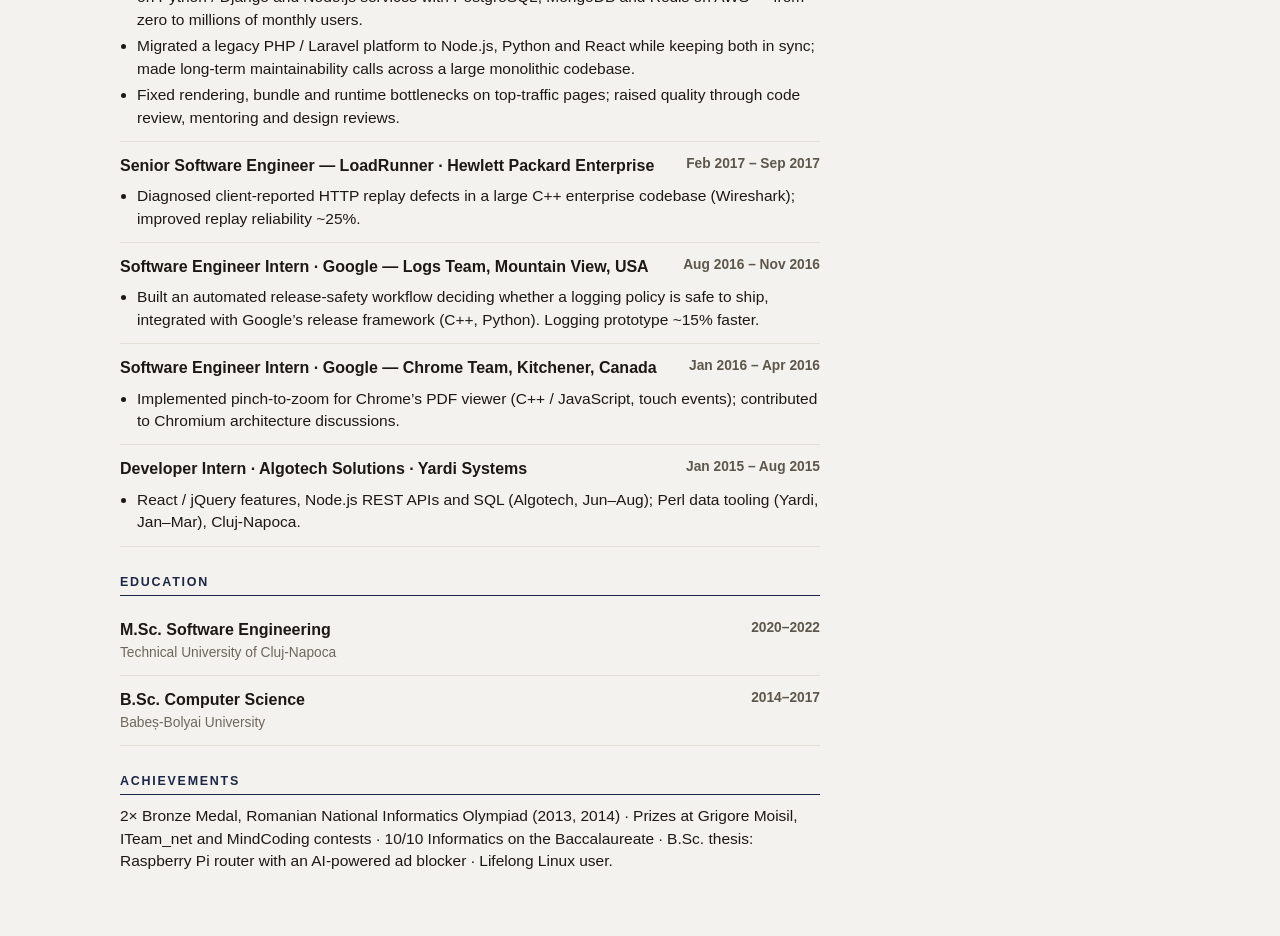
==== commit 3ac414ee: "Put the HR brief on the right and point the site at the user page The right column is the short read" ====
--- a/site/index.html
+++ b/site/index.html
@@ -6,12 +6,12 @@
     <title>Alessandro Paolo Alghisi — Senior full stack software engineer</title>
     <meta name="description" content="Alessandro Paolo Alghisi, senior full stack software engineer in Cluj-Napoca. TypeScript, React, Python, Django, PostgreSQL. Two Google internships. Bayut and Zameen.">
     <meta name="robots" content="index,follow">
-    <link rel="canonical" href="https://alexalghisi.github.io/career-showcase/">
+    <link rel="canonical" href="https://alexalghisi.github.io/">
     <meta property="og:title" content="Alessandro Paolo Alghisi">
     <meta property="og:description" content="Senior full stack software engineer. TypeScript, React, Python. Two Google internships. Bayut.com and Zameen.com.">
     <meta property="og:type" content="profile">
-    <meta property="og:url" content="https://alexalghisi.github.io/career-showcase/">
-    <meta property="og:image" content="https://alexalghisi.github.io/career-showcase/portrait.png">
+    <meta property="og:url" content="https://alexalghisi.github.io/">
+    <meta property="og:image" content="https://alexalghisi.github.io/portrait.png">
     <link rel="icon" href="portrait.png">
     <link rel="stylesheet" href="styles.css">
     <script type="application/ld+json">
@@ -23,8 +23,8 @@
         "jobTitle": "Senior Full Stack Software Engineer",
         "email": "alexalghisi@gmail.com",
         "telephone": "+40-770-763-175",
-        "url": "https://alexalghisi.github.io/career-showcase/",
-        "image": "https://alexalghisi.github.io/career-showcase/portrait.png",
+        "url": "https://alexalghisi.github.io/",
+        "image": "https://alexalghisi.github.io/portrait.png",
         "address": {
             "@type": "PostalAddress",
             "addressLocality": "Cluj-Napoca",
@@ -47,43 +47,37 @@
         </header>
         <aside>
             <img src="portrait.png" width="400" height="400" alt="Alessandro Paolo Alghisi">
+            <h2>For HR</h2>
+            <p class="pitch">Senior full stack, 10+ years. TypeScript, React, Python. Cluj-Napoca, remote CET. EU citizen.</p>
+            <ul class="hr">
+                <li>
+                    <strong>Bayut and Zameen, 2017–2024.</strong>
+                    Built the platform from zero to millions of monthly users. React, TypeScript, Django, Node, PostgreSQL, AWS.
+                </li>
+                <li>
+                    <strong>Google, twice.</strong>
+                    Pinch-to-zoom shipped in Chrome’s PDF viewer. A release check for whether a logging policy is safe to ship.
+                </li>
+                <li>
+                    <strong>Complaion, Milan.</strong>
+                    ISO compliance. OAuth and Entra ID, with a person still in the loop.
+                </li>
+                <li>
+                    <strong>Now.</strong>
+                    Field apps with live GPS and defect photos. Just before that, Raw Geeks: React, Node, RAG, tool calling.
+                </li>
+                <li>
+                    <strong>Signal.</strong>
+                    Bronze, twice, at the national informatics olympiad. 10/10 Informatics. English C1. Italian and Romanian native.
+                </li>
+            </ul>
             <h2>Contact</h2>
             <ul class="contact">
                 <li><a href="mailto:alexalghisi@gmail.com">alexalghisi@gmail.com</a></li>
                 <li><a href="tel:+40770763175">+40 770 763 175</a></li>
                 <li><a href="https://www.linkedin.com/in/alghisi/">linkedin.com/in/alghisi</a></li>
                 <li><a href="https://github.com/alexalghisi">github.com/alexalghisi</a></li>
-                <li>Cluj-Napoca, RO · Remote (CET)</li>
-                <li>EU citizen (Italian passport)</li>
             </ul>
-            <h2>Core stack</h2>
-            <h3>Frontend</h3>
-            <p>TypeScript · React (Hooks, SSR) · Redux · HTML5 / CSS3 · Next.js · React Native · Tailwind · Flutter</p>
-            <h3>Backend</h3>
-            <p>Python (Django, FastAPI) · Node.js · REST · GraphQL · PostgreSQL · MongoDB · Redis</p>
-            <h3>Tooling and delivery</h3>
-            <p>Webpack · Docker · AWS · CI/CD · Gulp · npm / yarn · Git · Linux / macOS · production deployments</p>
-            <h3>Testing and quality</h3>
-            <p>Unit and E2E testing · TDD · Code review · Long-term maintainability of large codebases</p>
-            <h3>Security</h3>
-            <p>Secure coding · OAuth 2.0 / JWT · Entra ID · SOC2 vendor evaluation · Input validation and schema contracts</p>
-            <h3>Low-level / AI</h3>
-            <p>C++ · Chromium · Gemini · RAG / LLM features</p>
-            <h2>Languages</h2>
-            <dl>
-                <div><dt>Italian</dt><dd>Native</dd></div>
-                <div><dt>Romanian</dt><dd>Native</dd></div>
-                <div><dt>English</dt><dd>Fluent (C1)</dd></div>
-                <div><dt>French</dt><dd>Professional (B2)</dd></div>
-                <div><dt>Spanish · Russian</dt><dd>Conversational</dd></div>
-            </dl>
-            <h2>Education</h2>
-            <p><strong>M.Sc. Software Engineering</strong> Technical University of Cluj-Napoca · 2020–2022</p>
-            <p><strong>B.Sc. Computer Science</strong> Babeș-Bolyai University · 2014–2017</p>
-            <h2>References</h2>
-            <p><strong>Sector Labs</strong> direct manager<br><a href="mailto:lorand@sectorlabs.ro">lorand@sectorlabs.ro</a></p>
-            <p><strong>Google Chrome</strong> David Bokan<br><a href="mailto:bokan@google.com">bokan@google.com</a></p>
-            <p><strong>Google Logs</strong> David Schneider<br><a href="mailto:dschn@google.com">dschn@google.com</a></p>
             <p class="download"><a href="Alghisi_Alessandro_Paolo_Resume_2026.pdf">Download the PDF</a></p>
         </aside>
         <main>
@@ -203,6 +197,23 @@
                 </article>
             </section>
             <section>
+                <h2>Education</h2>
+                <article>
+                    <div class="rolehead">
+                        <h3>M.Sc. Software Engineering</h3>
+                        <p class="when">2020–2022</p>
+                    </div>
+                    <p class="where">Technical University of Cluj-Napoca</p>
+                </article>
+                <article>
+                    <div class="rolehead">
+                        <h3>B.Sc. Computer Science</h3>
+                        <p class="when">2014–2017</p>
+                    </div>
+                    <p class="where">Babeș-Bolyai University</p>
+                </article>
+            </section>
+            <section>
                 <h2>Achievements</h2>
                 <p>2× Bronze Medal, Romanian National Informatics Olympiad (2013, 2014) · Prizes at Grigore Moisil, ITeam_net and MindCoding contests · 10/10 Informatics on the Baccalaureate · B.Sc. thesis: Raspberry Pi router with an AI-powered ad blocker · Lifelong Linux user.</p>
             </section>
--- a/site/styles.css
+++ b/site/styles.css
@@ -1,11 +1,11 @@
 :root {
-    --navy: #1b2744;
-    --navy-text: #e7ebf3;
-    --muted: #b7c0d4;
-    --gold: #c6a15b;
     --paper: #f4f2ee;
     --ink: #1c1915;
+    --muted: #5c564c;
+    --navy: #1b2744;
+    --gold: #c6a15b;
     --rule: #e4dfd6;
+    --card: #f7f4ee;
 }
 
 * {
@@ -25,116 +25,18 @@
 }
 
 a {
-    color: inherit;
+    color: var(--navy);
 }
 
 .sheet {
     max-width: 1080px;
     margin: 0 auto;
-    background: #fff;
-    min-height: 100vh;
-}
-
-aside {
-    background: var(--navy);
-    color: var(--navy-text);
-    padding: 28px 22px 36px;
-}
-
-aside img {
-    display: block;
-    width: 148px;
-    height: 148px;
-    margin: 0 auto 22px;
-    object-fit: cover;
-    object-position: center 18%;
-    border-radius: 50%;
-    border: 3px solid var(--gold);
-    background: #111;
-}
-
-aside h2 {
-    margin: 22px 0 8px;
-    padding-bottom: 4px;
-    border-bottom: 1px solid rgba(255, 255, 255, 0.18);
-    color: #fff;
-    font-size: 0.72rem;
-    font-weight: 700;
-    letter-spacing: 0.16em;
-    text-transform: uppercase;
-}
-
-aside h3 {
-    margin: 12px 0 2px;
-    color: var(--gold);
-    font-size: 0.68rem;
-    font-weight: 700;
-    letter-spacing: 0.12em;
-    text-transform: uppercase;
-}
-
-aside p,
-aside li {
-    margin: 0 0 8px;
-    color: var(--muted);
-    font-size: 0.86rem;
-}
-
-aside strong {
-    color: #fff;
-    font-weight: 650;
-}
-
-aside a {
-    color: #fff;
-    text-decoration: none;
-    border-bottom: 1px solid rgba(255, 255, 255, 0.25);
-}
-
-.contact {
-    margin: 0;
-    padding: 0;
-    list-style: none;
-}
-
-aside dl {
-    margin: 0;
-}
-
-aside dl div {
-    display: flex;
-    justify-content: space-between;
-    gap: 12px;
-    padding: 4px 0;
-    font-size: 0.86rem;
-}
-
-aside dt {
-    color: #fff;
-}
-
-aside dd {
-    margin: 0;
-    color: var(--muted);
-    text-align: right;
-}
-
-.download {
-    margin-top: 22px;
-}
-
-.download a {
-    color: var(--gold);
-    border-bottom-color: var(--gold);
+    padding: 28px 20px 64px;
 }
 
 header,
 main {
-    padding: 28px 28px 0;
-}
-
-main {
-    padding-bottom: 56px;
+    min-width: 0;
 }
 
 h1 {
@@ -156,11 +58,12 @@
 
 .line {
     margin: 10px 0 0;
-    color: #5c564c;
+    color: var(--muted);
     font-size: 0.92rem;
 }
 
-main h2 {
+main h2,
+aside h2 {
     margin: 26px 0 10px;
     padding-bottom: 4px;
     border-bottom: 1.5px solid var(--navy);
@@ -219,7 +122,7 @@
 
 .when {
     margin: 0;
-    color: #5c564c;
+    color: var(--muted);
     font-size: 0.86rem;
     font-weight: 650;
     white-space: nowrap;
@@ -240,29 +143,87 @@
     margin-top: 4px;
 }
 
+aside {
+    margin-top: 28px;
+    padding: 18px 18px 8px;
+    background: var(--card);
+    border: 1px solid var(--rule);
+}
+
+aside img {
+    display: block;
+    width: 148px;
+    height: 148px;
+    margin: 0 auto 8px;
+    object-fit: cover;
+    object-position: center 18%;
+    border-radius: 50%;
+    border: 3px solid var(--gold);
+    background: #111;
+}
+
+aside h2:first-of-type {
+    margin-top: 8px;
+}
+
+.pitch {
+    margin: 0 0 12px;
+    font-size: 0.95rem;
+}
+
+.hr {
+    margin: 0;
+    padding: 0;
+    list-style: none;
+}
+
+.hr li {
+    margin: 0 0 12px;
+    font-size: 0.92rem;
+}
+
+.hr strong {
+    display: block;
+}
+
+.contact {
+    margin: 0;
+    padding: 0;
+    list-style: none;
+}
+
+.contact li {
+    margin: 0 0 6px;
+    font-size: 0.92rem;
+}
+
+.download {
+    margin: 16px 0 8px;
+}
+
 @media (min-width: 880px) {
     .sheet {
         display: grid;
-        grid-template-columns: 300px minmax(0, 1fr);
+        grid-template-columns: minmax(0, 1fr) 300px;
+        column-gap: 40px;
         align-items: start;
+        padding-top: 40px;
+    }
+
+    header {
+        grid-column: 1;
+        grid-row: 1;
+    }
+
+    main {
+        grid-column: 1;
+        grid-row: 2;
     }
 
     aside {
-        grid-column: 1;
+        grid-column: 2;
         grid-row: 1 / span 2;
-        align-self: stretch;
-    }
-
-    header {
-        grid-column: 2;
-        grid-row: 1;
-        padding: 40px 36px 0;
-    }
-
-    main {
-        grid-column: 2;
-        grid-row: 2;
-        padding: 0 36px 64px;
+        margin-top: 0;
     }
 
     .fit {
@@ -272,15 +233,11 @@
 
 @media print {
     aside {
-        position: static;
-        min-height: 0;
-    }
-
-    .sheet {
-        display: block;
+        break-inside: avoid;
     }
 
     a {
+        color: inherit;
         text-decoration: none;
     }
 }
